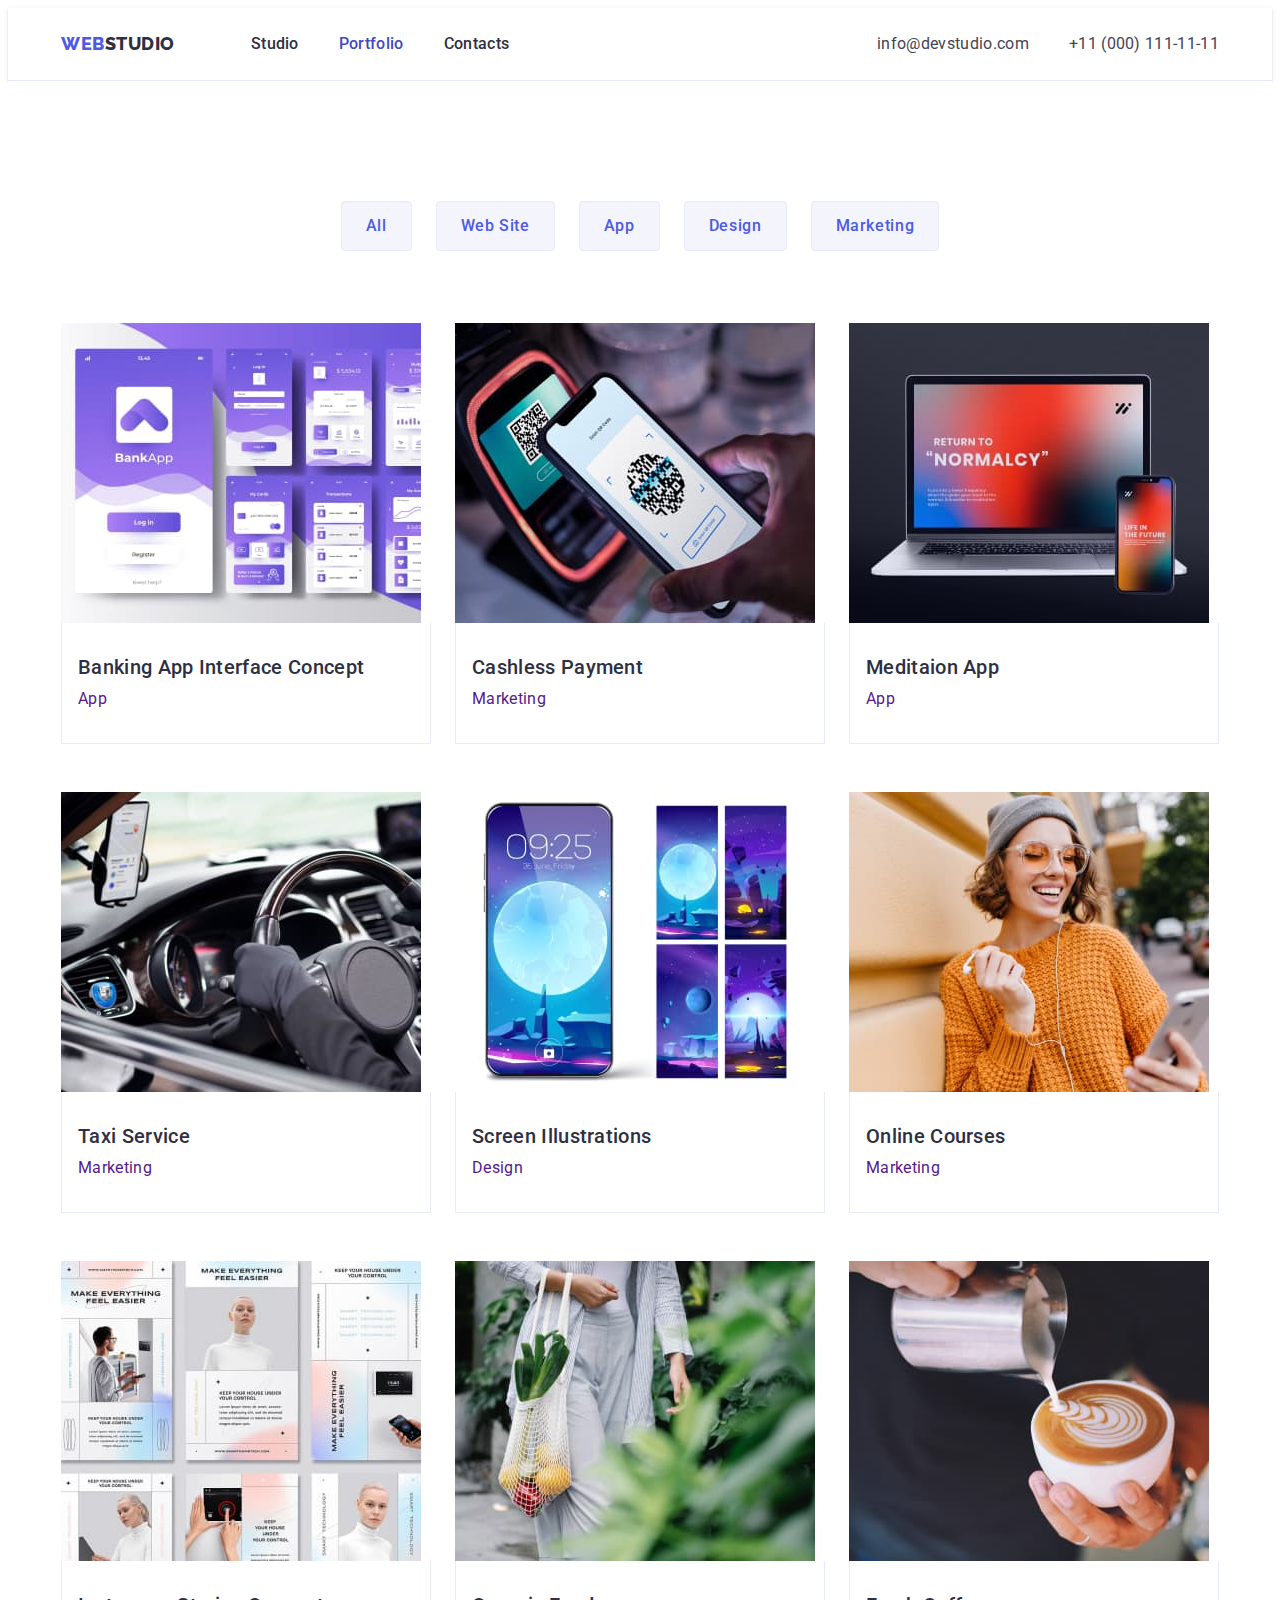
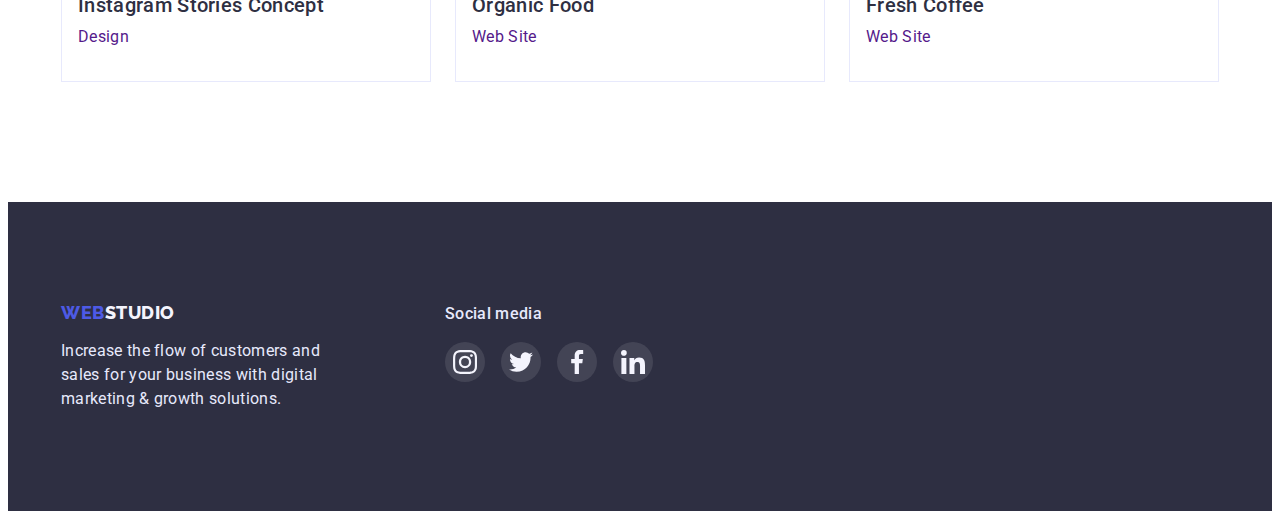
==== portfolio.html @ 87658b64 "Initial commit" ====
<!DOCTYPE html>
<html lang="en">
  <head>
    <meta charset="UTF-8" />
    <meta http-equiv="X-UA-Compatible" content="IE=edge" />
    <meta name="viewport" content="width=device-width, initial-scale=1.0" />
    <title>Portfolio</title>
    <link rel="preconnect" href="https://fonts.googleapis.com" />
    <link rel="preconnect" href="https://fonts.gstatic.com" crossorigin />
    <link
      href="https://fonts.googleapis.com/css2?family=Raleway:wght@800&family=Roboto:wght@400;500;700;900&display=swap"
      rel="stylesheet"
    />
    <link
      rel="stylesheet"
      href="https://cdnjs.cloudflare.com/ajax/libs/modern-normalize/1.1.0/modern-normalize.min.css"
      integrity="sha512-wpPYUAdjBVSE4KJnH1VR1HeZfpl1ub8YT/NKx4PuQ5NmX2tKuGu6U/JRp5y+Y8XG2tV+wKQpNHVUX03MfMFn9Q=="
      crossorigin="anonymous"
      referrerpolicy="no-referrer"
    />
    <link rel="stylesheet" href="./css/styles.css" />
  </head>
  <body>
    <!-- HEADER -->
    <header class="header">
      <div class="container header-container">
        <nav class="header-nav">
          <a class="logo header-logo link" href="./index.html"
            >web<span class="header-logo-accent">studio</span></a
          >
          <ul class="header-list list">
            <li class="header-item">
              <a class="header-link link" href="./index.html">Studio</a>
            </li>
            <li class="header-item">
              <a class="header-link link current" href="./portfolio.html"
                >Portfolio</a
              >
            </li>
            <li class="header-item">
              <a class="header-link link" href="">Contacts</a>
            </li>
          </ul>
        </nav>
        <address class="header-contacts">
          <ul class="header-contact-list list">
            <li class="header-list-item">
              <a class="header-mail link" href="mailto:info@devstudio.com"
                >info@devstudio.com</a
              >
            </li>
            <li class="header-list-item">
              <a class="header-phone-number link" href="tel:+110001111111"
                >+11 (000) 111-11-11</a
              >
            </li>
          </ul>
        </address>
      </div>
    </header>
    <!-- MAIN -->
    <main>
      <!-- HERO -->
      <section class="section">
        <div class="container">
          <h1 class="visually-hidden">Portfolio</h1>
          <ul class="filter-list list">
            <li class="filter-list-item">
              <button class="filter-btn" type="button">All</button>
            </li>
            <li class="filter-list-item">
              <button class="filter-btn" type="button">Web Site</button>
            </li>
            <li class="filter-list-item">
              <button class="filter-btn" type="button">App</button>
            </li>
            <li class="filter-list-item">
              <button class="filter-btn" type="button">Design</button>
            </li>
            <li class="filter-list-item">
              <button class="filter-btn" type="button">Marketing</button>
            </li>
          </ul>
          <ul class="row-list list">
            <li class="row-items">
              <a href="" class="project-card-link link">
                <img
                  src="./images/project-cards/project-card-1.jpg"
                  alt="Banking app interface concept"
                  width="360"
                  height="300"
                />
                <div class="card-content-wrapper">
                  <h2 class="subtitle">Banking App Interface Concept</h2>
                  <p class="description">App</p>
                </div>
              </a>
            </li>
            <li class="row-items">
              <a href="" class="project-card-link link">
                <img
                  src="./images/project-cards/project-card-2.jpg"
                  alt="A phone scanning QR code"
                  width="360"
                  height="300"
                />
                <div class="card-content-wrapper">
                  <h2 class="subtitle">Cashless Payment</h2>
                  <p class="description">Marketing</p>
                </div>
              </a>
            </li>
            <li class="row-items">
              <a href="" class="project-card-link link">
                <img
                  src="./images/project-cards/project-card-3.jpg"
                  alt="Laptop and phone show the same application"
                  width="360"
                  height="300"
                />
                <div class="card-content-wrapper">
                  <h2 class="subtitle">Meditaion App</h2>
                  <p class="description">App</p>
                </div>
              </a>
            </li>
            <li class="row-items">
              <a href="" class="project-card-link link">
                <img
                  src="./images/project-cards/project-card-4.jpg"
                  alt="Hands on the steering wheel of a car"
                  width="360"
                  height="300"
                />
                <div class="card-content-wrapper">
                  <h2 class="subtitle">Taxi Service</h2>
                  <p class="description">Marketing</p>
                </div>
              </a>
            </li>
            <li class="row-items">
              <a href="" class="project-card-link link">
                <img
                  src="./images/project-cards/project-card-5.jpg"
                  alt="Phone screen illustrations"
                  width="360"
                  height="300"
                />
                <div class="card-content-wrapper">
                  <h2 class="subtitle">Screen Illustrations</h2>
                  <p class="description">Design</p>
                </div>
              </a>
            </li>
            <li class="row-items">
              <a href="" class="project-card-link link">
                <img
                  src="./images/project-cards/project-card-6.jpg"
                  alt="A girl in a yellow sweater speaks on a video call on a phone"
                  width="360"
                  height="300"
                />
                <div class="card-content-wrapper">
                  <h2 class="subtitle">Online Courses</h2>
                  <p class="description">Marketing</p>
                </div>
              </a>
            </li>
            <li class="row-items">
              <a href="" class="project-card-link link">
                <img
                  src="./images/project-cards/project-card-7.jpg"
                  alt="Instagram stories сoncept"
                  width="360"
                  height="300"
                />
                <div class="card-content-wrapper">
                  <h2 class="subtitle">Instagram Stories Concept</h2>
                  <p class="description">Design</p>
                </div>
              </a>
            </li>
            <li class="row-items">
              <a href="" class="project-card-link link">
                <img
                  src="./images/project-cards/project-card-8.jpg"
                  alt="Woman carries a net bag with vegetables and fruits"
                  width="360"
                  height="300"
                />
                <div class="card-content-wrapper">
                  <h2 class="subtitle">Organic Food</h2>
                  <p class="description">Web Site</p>
                </div>
              </a>
            </li>
            <li class="row-items">
              <a href="" class="project-card-link link">
                <img
                  src="./images/project-cards/project-card-9.jpg"
                  alt="Adding milk to a cup of coffee"
                  width="360"
                  height="300"
                />
                <div class="card-content-wrapper">
                  <h2 class="subtitle">Fresh Coffee</h2>
                  <p class="description">Web Site</p>
                </div>
              </a>
            </li>
          </ul>
        </div>
      </section>
    </main>
    <!-- FOOTER -->
    <footer class="footer">
      <div class="footer-container container">
        <div class="footer-lesf-side">
          <a class="logo footer-logo link" href="./index.html"
            >web<span class="footer-logo-accent">studio</span></a
          >
          <p class="footer-text">
            Increase the flow of customers and sales for your business with
            digital marketing &amp; growth solutions.
          </p>
        </div>
        <div class="social-media">
          <h2 class="footer-socials-title">Social media</h2>
          <ul class="footer-socials list">
            <li class="footer-socials-item">
              <a
                class="footer-socials-link"
                href="https://instagram.com"
                target="_blank"
                rel="noopener noreferrer"
                aria-label="Instagram link"
              >
                <svg class="footer-socials-icon" width="24" height="24">
                  <use href="./images/icons.svg#icon-instagram"></use>
                </svg>
              </a>
            </li>
            <li class="footer-socials-item">
              <a
                class="footer-socials-link"
                href="https://twitter.com"
                target="_blank"
                rel="noopener noreferrer"
                aria-label="Twitter link"
              >
                <svg class="footer-socials-icon" width="24" height="24">
                  <use href="./images/icons.svg#icon-twitter"></use>
                </svg>
              </a>
            </li>
            <li class="footer-socials-item">
              <a
                class="footer-socials-link"
                href="https://facebook.com"
                target="_blank"
                rel="noopener noreferrer"
                aria-label="Facebook link"
              >
                <svg class="footer-socials-icon" width="24" height="24">
                  <use href="./images/icons.svg#icon-facebook"></use>
                </svg>
              </a>
            </li>
            <li class="footer-socials-item">
              <a
                class="footer-socials-link"
                href="https://linkedin.com"
                target="_blank"
                rel="noopener noreferrer"
                aria-label="Linkedin link"
              >
                <svg class="footer-socials-icon" width="24" height="24">
                  <use href="./images/icons.svg#icon-linkedin"></use>
                </svg>
              </a>
            </li>
          </ul>
        </div>
      </div>
    </footer>
  </body>
</html>
---- css/styles.css ----
:root {
  /* -----------------TEXT COLORS---------------- */
  --primary-font: 'Roboto', sans-serif;
  --secondary-font: 'Raleway', sans-serif;
  --primary-txt-cl: #434455;
  --secondary-txt-cl: #2e2f42;
  --accent-txt-cl: #4d5ae5;
  --light-accent-txt-cl: #e7e9fc;
  --light-theme-btn-txt-cl: #4d5ae5;
  --dark-theme-btn-txt-cl: #fff;
  --link-hover-txt-cl: #404bbf;
  --hero-title-txt-cl: #fff;
  --footer-logo-accent-txt-cl: #f4f4fd;
  --icon-text-fill-cl: #f4f4fd;
  /* ---------------------BG COLORS----------------- */
  --primary-bg-cl: #fff;
  --secondary-bg-cl: #2e2f42;
  --light-bg-cl: #f4f4fd;
  --active-btn-bg-cl: #404bbf;
  --hero-btn-bg-cl: #4d5ae5;
  --dark-social-btn-bg-cl: rgba(255, 255, 255, 0.1);
  --footer-social-btn-hover-bg-cl: #31d0aa;
  /* ---------------------OTHERS----------------- */
  --indent: 24px;
  --radius: 4px;
  --feature-items: 4;
  --project-items: 3;
  --team-items: 4;
}
body {
  font-family: var(--primary-font);
  color: var(--primary-txt-cl);
  letter-spacing: 0.02em;
}

/* -----------------RESET STYLES---------------------- */
h1,
h2,
h3,
h4,
h5,
h6,
p {
  margin: 0;
}
img {
  display: block;
  max-width: 100%;
  height: auto;
}
button {
  cursor: pointer;
}
.link {
  text-decoration: none;
}
.list {
  list-style: none;
  margin: 0;
  padding: 0;
}
ul,
ol {
  margin-top: 0;
  margin-bottom: 0;
  padding-left: 0;
}
.container {
  width: 1158px;
  padding-left: 15px;
  padding-right: 15px;
  margin-left: auto;
  margin-right: auto;
}
/* ----------------------COMPONENTS--------------------- */
.logo {
  font-family: var(--secondary-font);
  font-weight: 800;
  font-size: 18px;
  letter-spacing: 0.03em;
  text-transform: uppercase;
  margin-right: 76px;

  color: var(--accent-txt-cl);
}
.section {
  background-color: var(--primary-bg-cl);

  padding-top: 120px;
  padding-bottom: 120px;
}
.section-title {
  font-size: 36px;
  line-height: 1.11;
  text-align: center;
  text-transform: capitalize;

  color: var(--secondary-txt-cl);

  margin-bottom: 72px;
}
.subtitle {
  font-weight: 500;
  font-size: 20px;
  line-height: 1.2;

  color: var(--secondary-txt-cl);

  margin-bottom: 8px;
}
.description {
  line-height: 1.5;
  /* margin-bottom: 8px; */
}
.list-item {
  background-color: var(--primary-bg-cl);
}

/* ----------------HIDDEN TITLES-------------- */
.visually-hidden {
  position: absolute;
  width: 1px;
  height: 1px;
  margin: -1px;
  border: 0;
  padding: 0;

  white-space: nowrap;
  clip-path: inset(100%);
  clip: rect(0 0 0 0);
  overflow: hidden;
}
/* ------------------HEADER-------------------- */
.header-container {
  display: flex;
  align-items: center;
  justify-content: space-between;
}
.header {
  background-color: var(--primary-bg-cl);

  padding-top: 24px;
  padding-bottom: 24px;

  border-bottom: 1px solid #e7e9fc;
  box-shadow: 0px 2px 1px rgba(46, 47, 66, 0.08),
    0px 1px 1px rgba(46, 47, 66, 0.16), 0px 1px 6px rgba(46, 47, 66, 0.08);
}
.header-nav {
  display: flex;
  align-items: center;
}
.header-list,
.header-contact-list {
  display: flex;
  align-items: center;
  gap: 40px;
}
.header-logo {
  line-height: 1.33;

  margin-right: 76px;
}
.header-logo-accent {
  color: var(--secondary-txt-cl);
}
.header-link.current {
  color: var(--link-hover-txt-cl);
}
.header-link {
  font-weight: 500;
  line-height: 1.5;

  color: var(--secondary-txt-cl);
}
.header-link:hover,
.header-link:focus {
  color: var(--link-hover-txt-cl);
}
.header-mail,
.header-phone-number {
  font-style: normal;
  line-height: 1.5;

  color: var(--primary-txt-cl);
}
.header-mail:hover,
.header-mail:focus {
  color: var(--link-hover-txt-cl);
}
.header-phone-number:hover,
.header-phone-number:focus {
  color: var(--link-hover-txt-cl);
}
/* ------------------HERO SECTION-------------------- */
.hero-section {
  background-color: var(--secondary-bg-cl);

  padding-top: 188px;
  padding-bottom: 188px;

  margin-right: auto;
  margin-left: auto;

  max-width: 1440px;
  background-image: linear-gradient(
      hsla(237, 18%, 22%, 0.7),
      rgba(46, 47, 66, 0.7)
    ),
    url(../images/hero-image/hero-image.jpg);
  background-repeat: no-repeat;
  background-size: cover;
  background-position: center;
}
.hero-title {
  font-size: 56px;
  line-height: 1.07;
  text-align: center;
  margin-bottom: 48px;

  color: var(--hero-title-txt-cl);

  width: 494px;
  margin-right: auto;
  margin-left: auto;
}
.hero-btn {
  font-family: inherit;
  font-weight: 500;
  font-size: 16px;
  line-height: 1.5;
  letter-spacing: 0.04em;

  display: block;
  min-width: 169px;
  margin-right: auto;
  margin-left: auto;
  padding: 16px 32px;

  box-shadow: 0px 4px 4px rgba(0, 0, 0, 0.15);
  border: transparent;
  border-radius: var(--radius);

  color: var(--dark-theme-btn-txt-cl);
  background-color: var(--hero-btn-bg-cl);
}
.hero-btn:hover,
.hero-btn:focus {
  background-color: var(--active-btn-bg-cl);
}
/* ------------ FEATURES --------------------------- */
.feature-list {
  display: flex;
  gap: 24px;
}
.feature-item {
  display: flex;
  flex-wrap: wrap;
  align-items: center;
  flex-basis: calc(
    (100% - var(--indent) * (var(--feature-items) - 1)) / var(--feature-items)
  );
  gap: 8px;
}
.feature-icons {
  display: flex;
  align-items: center;
  justify-content: center;
  width: 100%;
  min-height: 112px;

  background: var(--light-bg-cl);
  border-radius: 4px;
}
.feature-item .subtitle {
  margin-bottom: 0;
}
/* ------------  WHAT ARE WE DOING --------------------------- */
.activities-section {
  padding-top: 0;
}
.activities-list {
  display: flex;
  flex-wrap: wrap;
  gap: 24px;
}
/* ---------------------TEAM---------------------- */
.section.team {
  background-color: var(--light-bg-cl);
}
.team-list {
  display: flex;
  flex-wrap: wrap;
  gap: 24px;
  text-align: center;
}
.team-list .subtitle {
  margin-bottom: 8px;
}
.list-item {
  flex-basis: calc(
    (100% - var(--indent) * (var(--team-items) - 1)) / var(--team-items)
  );
}
.team-card-content-wrapper {
  padding-top: 32px;
  padding-bottom: 32px;
  box-shadow: 0px 1px 6px rgba(46, 47, 66, 0.08),
    0px 1px 1px rgba(46, 47, 66, 0.16), 0px 2px 1px rgba(46, 47, 66, 0.08);
  border-radius: 0px 0px 4px 4px;
}
.team .description {
  margin-bottom: 8px;
}
.socials {
  display: flex;
  align-items: center;
  justify-content: center;
  gap: 24px;
}
.socials-item {
  width: 40px;
  height: 40px;
}
.socials-link {
  display: flex;
  align-items: center;
  justify-content: center;

  width: 100%;
  height: 100%;
  background-color: var(--hero-btn-bg-cl);
  border-radius: 50%;
  color: var(--icon-text-fill-cl);
}
.socials-link:hover,
.socials-link:focus {
  background-color: var(--active-btn-bg-cl);
}

/* -------------------------CUSTOMERS--------------------*/
.customers {
  display: flex;
  align-items: center;
  justify-content: center;
  gap: 24px;
}
.customers-item {
  width: 168px;
  height: 88px;
}
.customers-link {
  display: flex;
  align-items: center;
  justify-content: center;

  width: 100%;
  height: 100%;
  color: #8e8f99;
  border: 1px solid #8e8f99;
  border-radius: 4px;
}
.customers-link:hover,
.customers-link:focus {
  color: var(--active-btn-bg-cl);
  border: 1px solid #404bbf;
  border-radius: 4px;
}
.socials-icon {
  fill: currentColor;
}
/* -------------------------FOOTER --------------------*/

.footer {
  background-color: var(--secondary-bg-cl);

  margin-right: auto;
  margin-left: auto;
  padding-top: 100px;
  padding-bottom: 100px;
}
.footer-container {
  display: flex;
  gap: 120px;
  align-items: baseline;
}
.footer-logo {
  line-height: 1.17;

  display: block;
  margin-bottom: 16px;
  margin-right: 0;
}
.footer-logo-accent {
  color: var(--footer-logo-accent-txt-cl);
}
.footer-text {
  line-height: 1.5;
  color: var(--light-accent-txt-cl);

  width: 264px;
}
.footer-socials-title {
  font-weight: 500;
  font-size: 16px;
  line-height: 1.5;

  margin-bottom: 16px;

  color: var(--light-accent-txt-cl);
}
.footer-socials {
  display: flex;
  align-items: start;
  justify-content: start;
  gap: 16px;
}
.footer-socials-item {
  width: 40px;
  height: 40px;
}
.footer-socials-link {
  display: flex;
  align-items: center;
  justify-content: center;
  width: 100%;
  height: 100%;
  background-color: var(--dark-social-btn-bg-cl);
  border-radius: 50%;
  color: var(--icon-text-fill-cl);
}
.footer-socials-link:hover,
.footer-socials-link:focus {
  background-color: var(--footer-social-btn-hover-bg-cl);
}
.footer-socials-icon {
  fill: currentColor;
}
/* ----------------------PORTFOLIO----------------------- */
.filter-btn {
  font-family: inherit;
  font-weight: 500;
  font-size: 16px;
  line-height: 1.5;
  letter-spacing: 0.04em;

  border: 1px solid var(--light-accent-txt-cl);
  border-radius: var(--radius);
  color: var(--light-theme-btn-txt-cl);
  background-color: var(--light-bg-cl);

  padding: 12px 24px;
}
.filter-btn:not(:last-child) {
  margin-right: 24px;
}
.filter-btn:hover,
.filter-btn:focus {
  color: var(--dark-theme-btn-txt-cl);
  background-color: var(--active-btn-bg-cl);
  background: #404bbf;
  box-shadow: 0px 3px 1px rgba(0, 0, 0, 0.1), 0px 2px 1px rgba(0, 0, 0, 0.08),
    0px 2px 2px rgba(0, 0, 0, 0.12);
  border-radius: 4px;
  border-color: transparent;
}
.filter-list {
  display: flex;
  gap: 24px;
  justify-content: center;
  margin-bottom: 72px;
  margin-right: auto;
  margin-left: auto;
}
.row-list {
  display: flex;
  align-items: center;
  flex-wrap: wrap;
  gap: 48px 24px;
  margin: 0;
  padding: 0;
}
.row-items {
  flex-basis: calc(
    (100% - var(--indent) * (var(--project-items) - 1)) / var(--project-items)
  );
}
.card-content-wrapper {
  padding-top: 32px;
  padding-bottom: 32px;
  padding-left: 16px;
  border: 1px solid #e7e9fc;
  border-top: none;
}
.project-card-link:hover .card-content-wrapper,
.project-card-link:focus .card-content-wrapper {
  border: 0.5px solid #f4f4fd;
  border-top: none;
  box-shadow: 0px 1px 6px rgba(46, 47, 66, 0.08),
    0px 1px 1px rgba(46, 47, 66, 0.16), 0px 2px 1px rgba(46, 47, 66, 0.08);
}
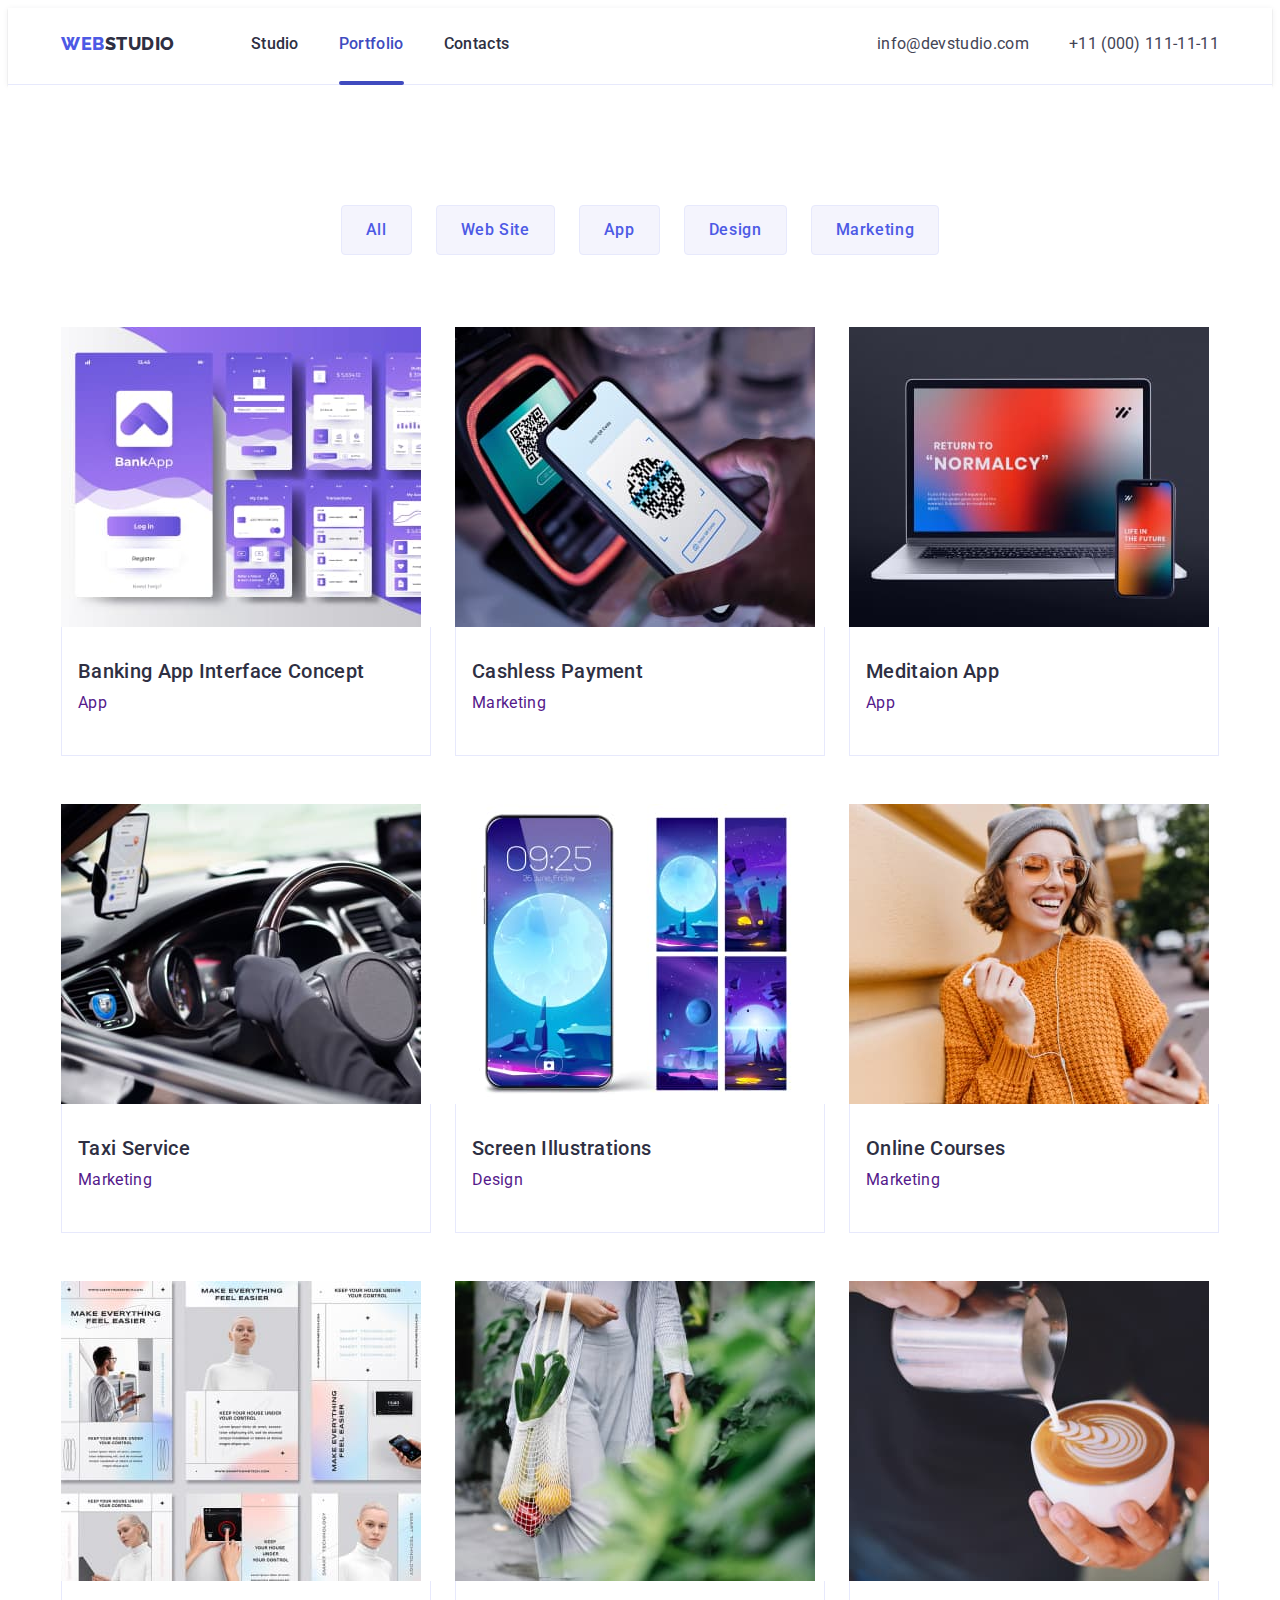
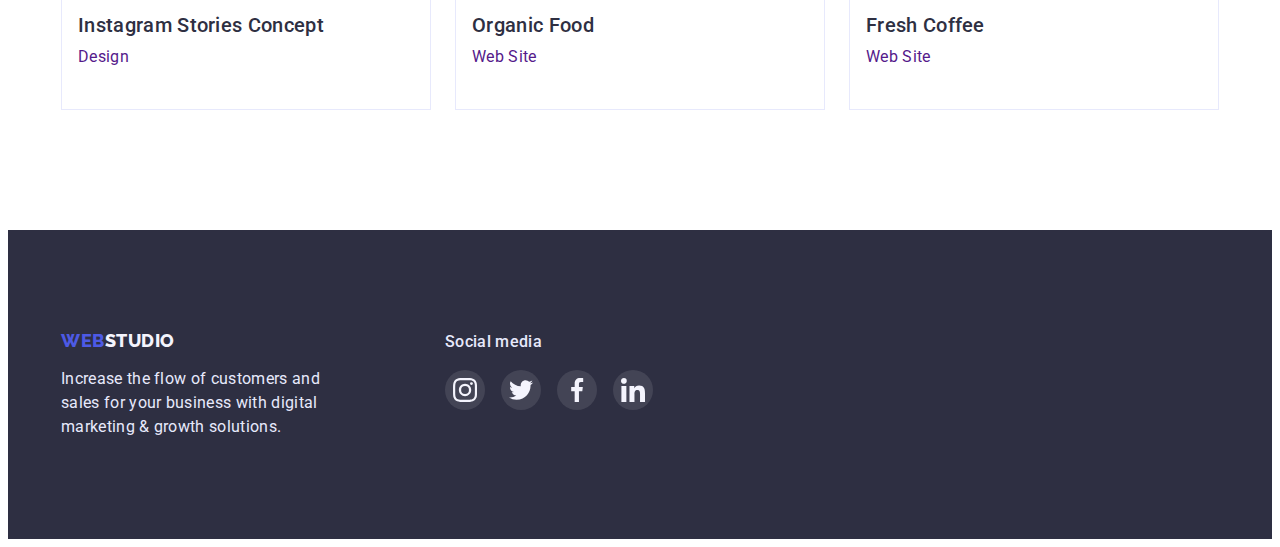
==== commit c1f5c576: "updated html, css, added js" ====
--- a/portfolio.html
+++ b/portfolio.html
@@ -23,7 +23,7 @@
   <body>
     <!-- HEADER -->
     <header class="header">
-      <div class="container header-container">
+      <div class="container header-container ">
         <nav class="header-nav">
           <a class="logo header-logo link" href="./index.html"
             >web<span class="header-logo-accent">studio</span></a
@@ -83,17 +83,20 @@
           </ul>
           <ul class="row-list list">
             <li class="row-items">
-              <a href="" class="project-card-link link">
+              <div class="thumb">
+                <a href="" class="project-card-link link">
                 <img
                   src="./images/project-cards/project-card-1.jpg"
                   alt="Banking app interface concept"
                   width="360"
                   height="300"
                 />
+                <div class="project-description">14 Stylish and User-Friendly App Design Concepts · Task Manager App · Calorie Tracker App · Exotic Fruit Ecommerce App · Cloud Storage App</div>
+              </div>
                 <div class="card-content-wrapper">
                   <h2 class="subtitle">Banking App Interface Concept</h2>
                   <p class="description">App</p>
-                </div>
+              
               </a>
             </li>
             <li class="row-items">
--- a/css/styles.css
+++ b/css/styles.css
@@ -26,6 +26,22 @@
   --feature-items: 4;
   --project-items: 3;
   --team-items: 4;
+
+  --fast-anim: 250ms cubic-bezier(0.4, 0, 0.2, 1);
+}
+/* -------------ANIMATIONS------------------- */
+@keyframes move-top {
+  0% {
+    transform: translateY(150px);
+    opacity: 0;
+  }
+  50% {
+    opacity: 0.6;
+  }
+  100% {
+    transform: translateX(0);
+    opacity: 1;
+  }
 }
 body {
   font-family: var(--primary-font);
@@ -110,7 +126,7 @@
 }
 .description {
   line-height: 1.5;
-  /* margin-bottom: 8px; */
+  margin-bottom: 8px;
 }
 .list-item {
   background-color: var(--primary-bg-cl);
@@ -131,21 +147,21 @@
   overflow: hidden;
 }
 /* ------------------HEADER-------------------- */
-.header-container {
-  display: flex;
-  align-items: center;
-  justify-content: space-between;
-}
 .header {
   background-color: var(--primary-bg-cl);
 
   padding-top: 24px;
-  padding-bottom: 24px;
+  padding-bottom: 28px;
 
   border-bottom: 1px solid #e7e9fc;
   box-shadow: 0px 2px 1px rgba(46, 47, 66, 0.08),
     0px 1px 1px rgba(46, 47, 66, 0.16), 0px 1px 6px rgba(46, 47, 66, 0.08);
 }
+.header-container {
+  display: flex;
+  align-items: center;
+  justify-content: space-between;
+}
 .header-nav {
   display: flex;
   align-items: center;
@@ -168,10 +184,15 @@
   color: var(--link-hover-txt-cl);
 }
 .header-link {
+  position: relative;
+  padding-bottom: 32px;
+
   font-weight: 500;
   line-height: 1.5;
 
   color: var(--secondary-txt-cl);
+
+  transition: color var(--fast-anim);
 }
 .header-link:hover,
 .header-link:focus {
@@ -183,6 +204,8 @@
   line-height: 1.5;
 
   color: var(--primary-txt-cl);
+
+  transition: color 250ms cubic-bezier(0.4, 0, 0.2, 1);
 }
 .header-mail:hover,
 .header-mail:focus {
@@ -191,6 +214,18 @@
 .header-phone-number:hover,
 .header-phone-number:focus {
   color: var(--link-hover-txt-cl);
+}
+.header-link.current::after {
+  content: '';
+  position: absolute;
+  bottom: 0;
+
+  display: block;
+  width: 100%;
+  height: 4px;
+  border-radius: 2px;
+
+  background-color: var(--active-btn-bg-cl);
 }
 /* ------------------HERO SECTION-------------------- */
 .hero-section {
@@ -243,6 +278,8 @@
 
   color: var(--dark-theme-btn-txt-cl);
   background-color: var(--hero-btn-bg-cl);
+
+  transition: background-color var(--fast-anim);
 }
 .hero-btn:hover,
 .hero-btn:focus {
@@ -332,6 +369,8 @@
   background-color: var(--hero-btn-bg-cl);
   border-radius: 50%;
   color: var(--icon-text-fill-cl);
+
+  transition: background-color var(--fast-anim);
 }
 .socials-link:hover,
 .socials-link:focus {
@@ -359,6 +398,8 @@
   color: #8e8f99;
   border: 1px solid #8e8f99;
   border-radius: 4px;
+
+  transition: color var(--fast-anim);
 }
 .customers-link:hover,
 .customers-link:focus {
@@ -485,6 +526,30 @@
     (100% - var(--indent) * (var(--project-items) - 1)) / var(--project-items)
   );
 }
+.row-items:hover .project-description {
+  opacity: 1;
+  transform: translate(20px 200px);
+}
+.thumb {
+  position: relative;
+}
+.project-description {
+  position: absolute;
+  top: 0;
+  left: 0;
+  height: 100%;
+
+  line-height: 1.5;
+  padding-left: 32px;
+  padding-right: 32px;
+  padding-top: 40px;
+
+  color: #f4f4fd;
+
+  background: #4d5ae5;
+
+  opacity: 0;
+}
 .card-content-wrapper {
   padding-top: 32px;
   padding-bottom: 32px;
@@ -499,3 +564,63 @@
   box-shadow: 0px 1px 6px rgba(46, 47, 66, 0.08),
     0px 1px 1px rgba(46, 47, 66, 0.16), 0px 2px 1px rgba(46, 47, 66, 0.08);
 }
+/* --------------------Modal window------------------- */
+
+.is-hidden {
+  visibility: hidden;
+  opacity: 1;
+  pointer-events: none;
+}
+.backdrop {
+  position: fixed;
+  top: 0;
+  left: 0;
+
+  width: 100%;
+  height: 100%;
+  background-color: rgba(46, 47, 66, 0.4);
+}
+.modal {
+  position: absolute;
+  top: 50%;
+  left: 50%;
+  transform: translate(-50%, -50%);
+  display: flex;
+  align-items: center;
+  justify-content: center;
+  width: 408px;
+  min-height: 576px;
+  padding: 0;
+  border: none;
+  border-radius: 4px;
+
+  background-color: #fcfcfc;
+}
+.modal-btn {
+  position: absolute;
+  right: 24px;
+  top: 24px;
+
+  display: flex;
+  justify-content: center;
+  align-items: center;
+
+  width: 24px;
+  height: 24px;
+  padding: 0;
+  border-radius: 50%;
+
+  background-color: #e7e9fc;
+  cursor: pointer;
+  border: 1px solid rgba(0, 0, 0, 0.1);
+}
+.modal-btn:hover {
+  background-color: #404bbf;
+}
+.modal-btn:hover .modal-icon {
+  fill: #fff;
+}
+
+.modal-icon {
+  fill: #000;
+}
